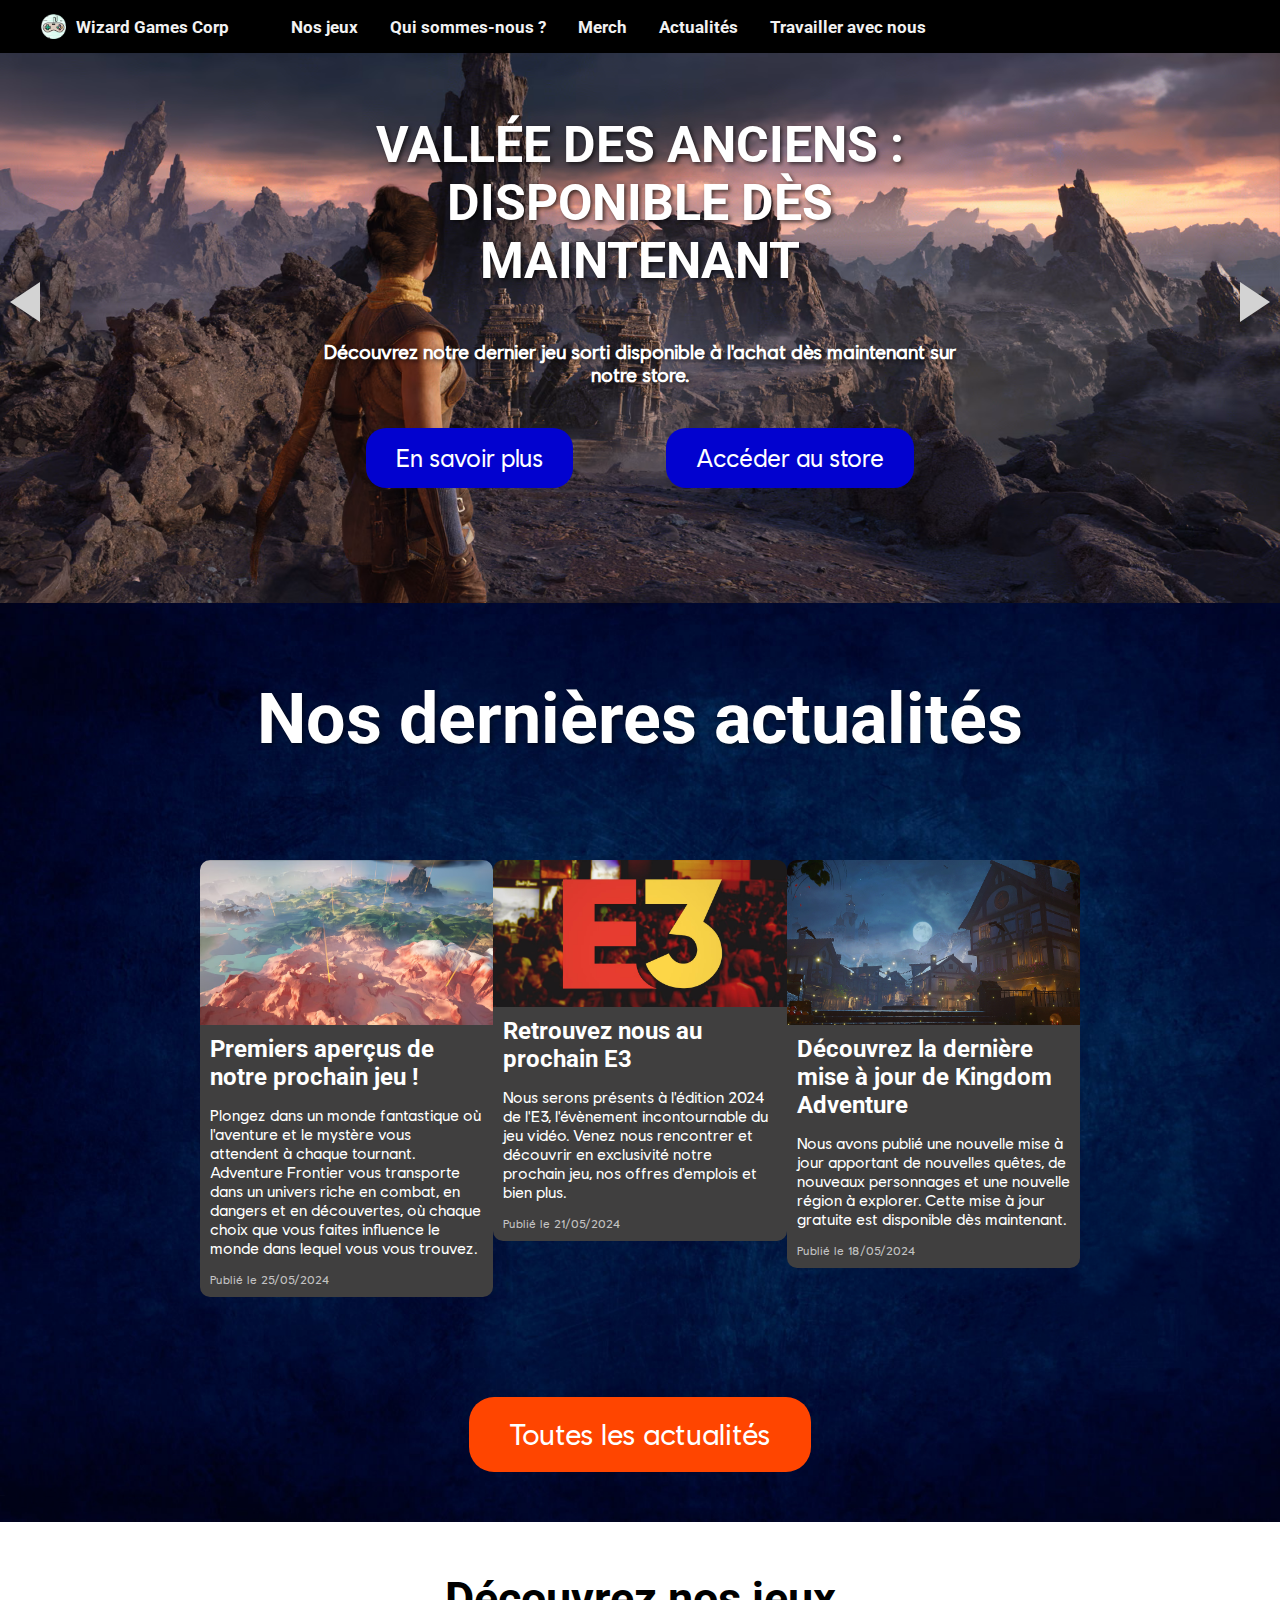
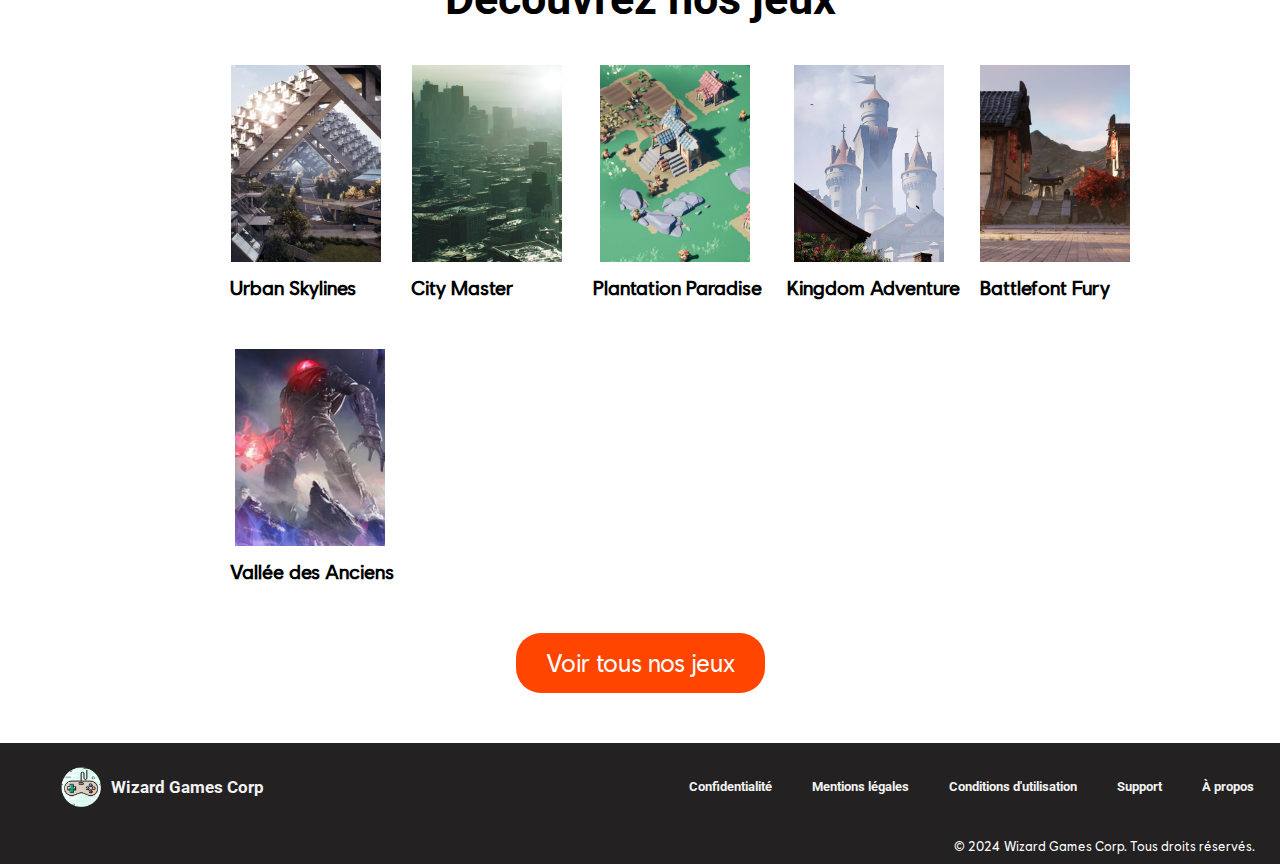
==== accueil.html @ ae37dde0 "Adding files" ====
<!DOCTYPE html>
<html lang="fr">


<!-- 

Page d'accueil du site web de Wizard Games Corp

Auteurs :

- Jérémy CHEN
- Clément LAATAR
- Hana MOSTEFAOUI

-->

<head>
    <meta charset="UTF-8">
    <link href="https://fonts.googleapis.com/css2?family=Roboto:wght@700&display=swap" rel="stylesheet">
    <link rel="stylesheet" type="text/css" href="./css/styles.css">
    <link rel="icon" type="image/png" href="logo.png"> 
    <title>Wizard Games Corp</title>
</head>


<body>

    <div class="navbar">
        <a href="accueil.html"><img src="logo.png" alt="Logo" class="logo"><span class="nom-entreprise">Wizard Games Corp</span></a>
        <div class="navbar-elements">
            <div class="dropdown">
                <a href="./jeux/jeux.html">Nos jeux</a>
                <ul>
                    <li><a href="./jeux/jeux.html#urban-skylines">Urban Skylines</a></li>
                    <li><a href="./jeux/jeux.html#city-master">City Master</a></li>
                    <li><a href="./jeux/jeux.html#plantation-paradise">Plantation Paradise</a></li>
                    <li><a href="./jeux/jeux.html#kingdom-adventure">Kingdom Adventure</a></li>
                    <li><a href="./jeux/jeux.html#battlefront-fury">Battlefront Fury</a></li>
                    <li><a href="./jeux/jeux.html#vallee-des-anciens">Vallée des anciens</a></li>
                </ul>
            </div>
            <a href="./equipe/equipe.html">Qui sommes-nous ?</a>
            <a href="./merch/merch.html">Merch</a>
            <a href="./actualites/actualites.html">Actualités</a>
            <a href="./emploi/emploi.html">Travailler avec nous</a>
        </div>
    </div>



    <div class="accueil">
        <div class="image-accueil-container">
            <img src="./img/vallee_des_anciens_1.png" alt="Image d'accueil" class="image-accueil">
            <div class="centered-content">
                <h1>Vallée des Anciens : Disponible dès maintenant</h1>
                <h2>Découvrez notre dernier jeu sorti disponible à l'achat dès maintenant sur notre store.</h2>
                <div class="jeu-accueil">
                    <a href="./jeux/jeux.html#vallee-des-anciens">En savoir plus</a>
                    <a href="./jeux/jeux.html">Accéder au store</a>
                </div>
            </div>
            <button class="prev"></button>
            <button class="next"></button>
        </div>
    </div>



    <div class="conteneur-actualites">
        <div class="actualites-titre">
            <h1>Nos dernières actualités</h1>
        </div>
        <div class="actualites">
            <a href="./actualites/actualites.html" class="actualite">
                <img src="./img/apercu_prochain_jeu.png" alt="Image actualité 1" class="actualite-image">
                <div class="actualite-texte">
                    <h2>Premiers aperçus de notre prochain jeu !</h2>
                    <p>
                        Plongez dans un monde fantastique où l'aventure et le mystère vous attendent à chaque tournant. 
                        Adventure Frontier vous transporte dans un univers riche en combat, en dangers et en découvertes, où chaque choix que vous faites influence le monde dans lequel vous vous trouvez.
                    </p>
                    <p class="date-publication">Publié le 25/05/2024</p> 
                </div>
            </a>
            <a href="./actualites/actualites.html#e3_actu" class="actualite">
                <img src="./img/E3_event.png" alt="Image actualité 2" class="actualite-image">
                <div class="actualite-texte">
                    <h2>Retrouvez nous au prochain E3</h2>
                    <p>
                        Nous serons présents à l'édition 2024 de l'E3, l'évènement incontournable du jeu vidéo.
                        Venez nous rencontrer et découvrir en exclusivité notre prochain jeu, nos offres d'emplois et bien plus.
                    </p>
                    <p class="date-publication">Publié le 21/05/2024</p> 
                </div>
            </a>
            <a href="./actualites/actualites.html#actu_kingdom" class="actualite">
                <img src="./img/rpg_game_update.png" alt="Image actualité 3" class="actualite-image">
                <div class="actualite-texte">
                    <h2>Découvrez la dernière mise à jour de Kingdom Adventure</h2>
                    <p>
                        Nous avons publié une nouvelle mise à jour apportant de nouvelles quêtes,
                        de nouveaux personnages et une nouvelle région à explorer.
                        Cette mise à jour gratuite est disponible dès maintenant.
                    </p>
                    <p class="date-publication">Publié le 18/05/2024</p>
                </div>
            </a>
        </div>
        <div class="toutes-actualites">
            <a href="./actualites/actualites.html">Toutes les actualités</a>
        </div>
    </div>



    <div class="conteneur-jeux">
        <div class="jeux-titre">
            <h2>Découvrez nos jeux</h2>
        </div>
        <div class="jeux-images">
            <a href="./jeux/jeux.html#urban-skylines">
                <img src="./img/apercu_city_builder.png" alt="Jeu 1">
                <p class="nom-jeu-1">Urban Skylines</p>
            </a>
            <a href="./jeux/jeux.html#city-master">
                <img src="./img/apercu_city_simulator.png" alt="Jeu 2">
                <p class="nom-jeu-2">City Master</p>
            </a>
            <a href="./jeux/jeux.html#plantation-paradise">
                <img src="./img/apercu_farmer_story.png" alt="Jeu 3">
                <p class="nom-jeu-3">Plantation Paradise</p>
            </a>
            <a href="./jeux/jeux.html#kingdom-adventure">
                <img src="./img/apercu_rpg_game.png" alt="Jeu 4">
                <p class="nom-jeu-4">Kingdom Adventure</p>
            </a>
            <a href="./jeux/jeux.html#battlefront-fury">
                <img src="./img/apercu_slay.png" alt="Jeu 5">
                <p class="nom-jeu-5">Battlefont Fury</p>
            </a>
            <a href="./jeux/jeux.html#vallee-des-anciens">
                <img src="./img/apercu_valle_des_anciens.png" alt="Jeu 6">
                <p class="nom-jeu-6">Vallée des Anciens</p>
            </a>
        </div>
        <div class="bouton-jeux">
            <a href="./jeux/jeux.html">Voir tous nos jeux</a>
        </div>
    </div>

        <script src="./script/script.js"></script>


    <footer>
        <div class="footer-content">
            <a href="accueil.html" class="footer-elements">
                <img src="logo.png" alt="Logo" class="footer-logo">
                <span class="nom-entreprise">Wizard Games Corp</span>
            </a>
            <div class="footer-links footer-elements">
                <a href="./confidentialite/confidentialite.html">Confidentialité</a>
                <a href="./mentions-legales/mentions-legales.html">Mentions légales</a>
                <a href="./conditions-utilisation/conditions-utilisation.html">Conditions d'utilisation</a>
                <a href="./support/support.html">Support</a>
                <a href="./apropos/apropos.html">À propos</a>
            </div>
        </div>
        <br>
        <p class="footer-text">© 2024 Wizard Games Corp. Tous droits réservés.</p>
    </footer>

</body>
</html>
---- css/styles.css ----
/* Barre de navigation */


.navbar {
    overflow: visible;
    background-color: #000000;
    margin: 0;
    position: fixed;
    width: 100%;
    z-index: 2;
    top: 0;
    left: 0;
}

.navbar a {
    float: left;
    display: flex;
    color: #f2f2f2;
    text-align: center;
    padding: 14px 16px;
    text-decoration: none;
    align-items: center;
}

.logo {
    margin-left: 25px;
    width: 25px;
    height: 25px;
}
    
    

.nom-entreprise {
    font-family: 'Roboto', sans-serif;
    font-weight: bold;
    font-size: 17px;
    margin-left: 10px;
    margin-right: 30px;
}

body {
    margin: 0;
    padding: 0;
    overflow-x: hidden;
}

.navbar-elements {
    font-family: 'Roboto', sans-serif;
    font-size: 17px;
    margin-left: 10px;
    font-weight: bold;
    display: flex;
    margin-top: 3px;
    margin-left: 50px;
}


.dropdown {
    position: relative;
    display: inline-block;
}

.dropdown ul {
    visibility: hidden;
    opacity: 0;
    position: absolute;
    top: 100%;
    background-color: #f2f2f2;
    min-width: 220px;
    box-shadow: 0px 8px 16px 0px rgba(0,0,0,0.2);
    padding: 12px 16px;
    z-index: 1;
    transform: translateY(-10px);
}

.dropdown:hover ul {
    visibility: visible;
    opacity: 1;
    transform: translateY(0);
    transition: transform 0.3s ease, opacity 0.3s ease, visibility 0.3s ease;
}

.dropdown ul li {
    list-style: none;
}

.dropdown ul li a {
    font-family: "Ubisoft Sans";
    font-size: 18px;
    text-decoration: none;
    color: black;
    display: block;
    padding: 10px;
}

.dropdown:hover a, .dropdown ul:hover ~ a {
    background-color: #f2f2f2;
    color: black;
}







/* Accueil */







.image-accueil {
    position: relative;
    width: 100%;
    height: auto;
    display: block;
}

.image-accueil-container {
    position: relative;
}


.centered-content {
    position: absolute;
    top: 50%;
    left: 50%;
    transform: translate(-50%, -50%);
    text-align: center;
}

.centered-content h1 {
    margin-bottom: 50px;
    font-family:"Roboto", sans-serif;
    font-size: 50px;
    color: #ffffff;
    text-transform: uppercase;
    font-weight: bold;
    text-shadow: 2px 2px 4px rgba(0, 0, 0, 0.658);
}

.centered-content h2 {
    margin-bottom: 10px;
    font-family: "Ubisoft Sans";
    font-size: 20px;
    color: #ffffff;
    text-shadow: 2px 2px 4px rgba(0, 0, 0, 0.658);
}


.prev, .next {
    appearance: none;
    position: absolute;
    top: 50%;
    transform: translateY(-50%);
    width: 0;
    height: 0;
    border-style: solid;
    border-color: transparent;
    background-color: transparent;
    cursor: pointer;
}

.prev {
    left: 10px;
    border-width: 20px 30px 20px 0;
    border-right-color: lightgray;
}

.next {
    right: 10px;
    border-width: 20px 0 20px 30px;
    border-left-color: lightgray;
}


.jeu-accueil {
    display: flex;
    justify-content: space-around; 
    flex-wrap: wrap;
}

.jeu-accueil a {
    margin-top: 5%;
    display: inline-block;
    padding: 15px 30px;
    background-color: #0202cf;
    color: #ffffff;
    font-family: 'Ubisoft Sans';
    text-decoration: none;
    font-size: 25px;
    border-radius: 20px;
}

.jeu-accueil a:hover {
    background-color: #0000e3;
}







/* Footer */






footer {
    background-color: #232121;
    color: #ffffff;
    padding: 10px 0;
    margin-top: 0;    
}

.footer-links {
    display: flex;
    gap: 20px;
}


* {
    margin: 0;
    padding: 0;
    box-sizing: border-box;
}

.footer-content {
    overflow: hidden;
    margin: 0;
    width: 100%;
    display: flex;
    justify-content: space-between;
    align-items: center;
    padding: 14px 16px;
}

.footer-content a {
    color: #f2f2f2;
    text-align: center;
    text-decoration: none;
    align-items: center;
    display: flex;
    padding: 0 10px;
}

.footer-logo {
    margin-left: 25px;
    width: 40px;
    height: 40px;
}

.footer-elements {
    font-family: 'Roboto', sans-serif;
    font-size: 13px;
    margin-left: 10px;
    font-weight: bold;
    display: flex;
    text-align: center;
}


@font-face {
    font-family: 'Ubisoft Sans';
    src: url('../font/Ubisoft_Sans_Regular.ttf') format('truetype');
    font-weight: normal;
    font-style: normal;
}

.footer-text {
    font-size: 13px;
    margin-left: 10px;
    text-align: right;
    margin-right: 25px;
    font-family: 'Ubisoft Sans';
}








/* Actualités */








.actualites {
    display: flex;
    justify-content: space-between;
    padding: 0 200px;
    margin: 0;
}

.actualite {
    width: 300px;
    text-decoration: none;
    color: rgb(255, 255, 255);
    border-radius: 10px;
    box-sizing: border-box;
    font-size: 0;
    margin-top: 100px;
    margin-bottom: 100px;
    transition: transform 0.3s ease;
    z-index: 1;
}

.actualite:hover {
    transform: scale(1.10);
}

.actualite-image {
    width: 100%;
    height: auto;
    border-radius: 10px 10px 0 0;
    margin: 0; 
    padding: 0;
}

.actualite-texte {
    background-color: rgb(64, 63, 63);
    padding: 10px;
    border-radius: 0 0 10px 10px;
    font-size: 16px;
    font-family: 'Ubisoft Sans';
}


.actualite-texte h2 {
    margin-bottom: 15px;
    font-family: "Roboto", sans-serif;
    font-weight: bold;
}


.actualites-titre {
    text-align: center;
    font-size: 35px;
    margin: 0;
    font-family: 'Roboto', sans-serif;
    font-weight: bold;
    color: rgb(255, 255, 255);
    padding-top: 75px;
    text-shadow: 2px 2px 4px rgba(0, 0, 0, 0.5);
}


.conteneur-actualites {
    background-image: url('../img/fond_actu_accueil.png'); 
    background-size: cover; 
    background-repeat: no-repeat; 
}

.date-publication {
    font-size: 12px;
    color: rgba(255, 255, 255, 0.7);
    margin-top: 15px;
}


.toutes-actualites {
    text-align: center;
    padding-bottom: 50px;
}

.toutes-actualites a {
    display: inline-block;
    padding: 20px 40px;
    background-color: #ff4500;
    color: #ffffff;
    font-family: 'Ubisoft Sans';
    text-decoration: none;
    font-size: 30px;
    border-radius: 25px;
    transition: background-color 0.3s ease;
}

.toutes-actualites a:hover {
    background-color: #ff6347;
}







/* Jeux */







.conteneur-jeux {
    text-align: center;
}

.jeux-titre h2 {
    margin-top: 50px;
    margin-bottom: 40px; 
    font-family: 'Roboto', sans-serif;
    font-weight: bold;
    font-size: 45px;
}

.jeux-images {
    display: flex;
    justify-content: flex-start;
    flex-wrap: wrap;
    margin-left: 230px;
}

.jeux-images img {
    width: 150px;
    margin-right: 30px;
}

.conteneur-jeux a {
    text-decoration: none;
    color: #000000;
}

.conteneur-jeux p{
    font-size: 20px;
    font-family: 'Ubisoft Sans';
    margin-bottom: 50px;
    margin-top: 10px;
    font-weight: bold;
}

.nom-jeu-1 {
    padding-right: 55px;
}

.nom-jeu-2 {
    padding-right: 80px;
}

.nom-jeu-3 {
    padding-right: 25px;
}

.nom-jeu-4 {
    padding-right: 20px;
}

.nom-jeu-5 {
    padding-right: 50px;
}

.nom-jeu-6 {
    padding-right: 25px;
}


.bouton-jeux a {
    display: inline-block;
    padding: 15px 30px;
    background-color: #ff4500;
    color: #fff;
    text-decoration: none;
    border-radius: 25px;
    font-size: 25px;
    font-family: 'Ubisoft Sans';
    transition: background-color 0.3s ease;
    margin-bottom: 50px;
}

.bouton-jeux a:hover {
    background-color: #ff6347;
}


del {
    color: #ff0000;
    margin-left: 20px;
}









/* Page jeux */











.jeu1, .jeu2, .jeu3, .jeu4, .jeu5, .jeu6 {
    width: 100%;
    height: 800px;
    background-size: cover;
    background-position: center;
}


.jeu-info {
    position: absolute;
    top: 50%;
    left: 20px;
    transform: translateY(-50%);
    text-align: left;
    max-width: 80%;
    width: 100%;
}

.jeu-info-droite {
    position: absolute;
    top: 50%;
    right: 20px;
    transform: translateY(-50%);
    text-align: right;
    max-width: 80%;
    width: 100%;
}

.description-jeu-droite {
    font-size: 20px;
    color: #ffffff;
    margin-bottom: 20px;
    font-family: "Ubisoft Sans";
    text-shadow: 2px 2px 4px rgb(0, 0, 0);
    max-width: 700px;
    text-align: right;
    margin-left: auto;
    margin-right: 10px;
}

.titre-jeu {
    font-size: 60px;
    color: #ffffff;
    font-family: 'Roboto', sans-serif;
    font-weight: bold;
    margin-bottom: 20px;
    text-shadow: 2px 2px 4px rgba(0, 0, 0, 0.658);
}

.description-jeu {
    font-size: 20px;
    color: #ffffff;
    margin-bottom: 20px;
    font-family: "Ubisoft Sans";
    text-shadow: 2px 2px 4px rgb(0, 0, 0);
    max-width: 700px;
    text-align: justify;
    margin-left: 10px;
}

.prix-jeu {
    font-size: 25px;
    color: #ffffff;
    margin-bottom: 20px;
    font-family: "Roboto", sans-serif;
    font-weight: bold;
    margin-left: 10px;
    text-shadow: 2px 2px 4px rgba(0, 0, 0, 0.658);
}

.acheter-jeu {
    display: inline-block;
    padding: 10px 20px;
    background-color: #be1303;
    color: #ffffff;
    text-decoration: none;
    font-size: 20px;
    font-family: 'Ubisoft Sans';
    border-radius: 10px;
    transition: background-color 0.3s ease;
    margin-top: 10px;
}

.acheter-jeu:hover {
    background-color: #ff4500;
}


.jeu1 {
    position: relative;
    background-image: url('../img/vallee_des_anciens_2.png');
}

.jeu2 {
    position: relative;
    background-image: url('../img/city_builder.png');
}

.jeu3 {
    position: relative;
    background-image: url('../img/farmer_story.png');
}

.jeu4 {
    position: relative;
    background-image: url('../img/life_simulator.png');
}

.jeu5 {
    position: relative;
    background-image: url('../img/rpg_game.png');
}

.jeu6 {
    position: relative;
    background-image: url('../img/slay.png');
}







/* Page confidentialité */








.container-confidentialite {
    font-family: "Arial", sans-serif;
    max-width: 800px;
    margin: 100px auto;
    padding: 20px;
    background-color: #fff;
    border-radius: 10px;
    box-shadow: 0 0 10px rgba(0, 0, 0, 0.1);
}

.container-confidentialite h1 {
    color: #000000;
    text-align: center;
}

.container-confidentialite h2 {
    color: #009688;
    margin-top: 30px;
    border-bottom: 2px solid #009688;
    padding-bottom: 10px;
}

.container-confidentialite p {
    line-height: 1.6;
    margin-top: 10px;
}

.container-confidentialite ul {
    margin-left: 20px;
}

.container-confidentialite a {
    color: #ff0000;
    text-decoration: none;
    transition: color 0.3s;
}

.container-confidentialite a:hover {
    color: #b30000;
    text-decoration: none;
}


.container-confidentialite section {
    margin-top: 30px;
    padding: 20px;
    background-color: #f0f0f0;
    border-radius: 10px;
    box-shadow: 0 0 10px rgba(0, 0, 0, 0.1);
}

.contact-email-confidentialite {
    color: red;
    text-decoration: none;
}








/* Page conditions d'utilisation */










.body-conditions {
    font-family: Arial, sans-serif;
    background-color: #f8f8f8;
    color: #333;
}

.container-conditions-utlisation {
    max-width: 800px;
    margin: 100px auto;
    padding: 20px;
    background-color: #fff;
    border-radius: 10px;
    box-shadow: 0 0 10px rgba(0, 0, 0, 0.1);
}

.container-conditions-utlisation h1 {
    color: #000000;
    text-align: center;
}

.container-conditions-utlisation h2 {
    color: #009688;
    margin-top: 30px;
}

.container-conditions-utlisation p {
    line-height: 1.6;
}

.container-conditions-utlisation ul {
    margin-left: 20px;
}

.container-conditions-utlisation a {
    color: #007bff;
    text-decoration: none;
    transition: color 0.3s;
}

.container-conditions-utlisation a:hover {
    color: #0056b3;
    text-decoration: underline;
}

.container-conditions-utlisation blockquote {
    margin: 20px;
    padding: 10px 20px;
    background-color: #f0f0f0;
    border-left: 5px solid #007bff;
}

.container-conditions-utlisation .contact-info {
    margin-top: 30px;
}

.container-conditions-utlisation .contact-info p {
    margin-bottom: 10px;
}

.container-conditions-utlisation .contact-info a {
    font-weight: bold;
}

.container-conditions-utlisation .contact-email:hover {
    color: red;
    text-decoration: none;
}

.container-conditions-utlisation .contact-email {
    color: red;
}








/* Page mentions légales */










.body-mentions-legales {
    font-family: Arial, sans-serif;
    margin: 0;
    margin-top: 40px;
    background-color: #f0f0f0;
}

.container-mentions-legales {
    max-width: 800px;
    margin: 0 auto;
    padding: 20px;
}

.container-mentions-legales h1 {
    text-align: center;
    margin-top: 40px;
    margin-bottom: 40px;
}

.carre-mentions-legales {
    border: 2px solid #007bff;
    padding: 20px;
    border-radius: 10px;
}

.container-mentions-legales .info-item {
    margin-bottom: 15px;
}

.container-mentions-legales .label {
    font-weight: bold;
}

.container-mentions-legales .value {
    margin-left: 10px;
}

.container-mentions-legales .address {
    display: block;
    margin-top: 5px;
    font-style: italic;
}

.container-mentions-legales .info-item:last-child p {
    font-style: italic;
    color: #666;
}






/* Page emploi */







.image-container-emploi img {
    width: 100%;
    height: 40vh;
    object-fit: cover; 
}

#titre-emploi{
    text-align: center;
    font-size: 50px;
    margin-top: 20px;
    margin-bottom: 30px;
    font-family: 'Roboto', sans-serif;
    font-weight: bold;
}


.chiffres-cles {
    margin-top: 60px;
    display: flex;
    justify-content: space-between;
    padding: 0 350px;
    font-family: 'Ubisoft Sans';
}

.chiffres-cles div {
    text-align: center;
}


.count {
    animation: fadeInEmploi 0.8s ease-in-out;
    display: inline-block;
    font-size: 50px;
}

@keyframes fadeInEmploi {
    0% {opacity: 0;}
    100% {opacity: 1;}
}


.symbol {
    font-size: 24px;
}



.offres-emploi {
    display: flex;
    flex-wrap: wrap;
    justify-content: space-between;
    padding: 40px;
    font-family: 'Ubisoft Sans';
}

.offre-emploi {
    display: flex;
    flex-direction: column;
    width: calc(33.33% - 10px);
    margin-bottom: 30px;
    padding: 20px;
    box-sizing: border-box;
    border: 1px solid #ccc;
    border-radius: 5px;
}

.offre-emploi h2 {
    margin-top: 0;
}

.offre-emploi p {
    margin: 10px 0;
}

.postuler-bouton {
    margin-top: auto;
    display: block;
    width: 100%;
    padding: 10px;
    margin-top: 10px;
    margin-bottom: 5px;
    text-align: center;
    color: #fff;
    background-color: #f00;
    border: none;
    border-radius: 5px;
    cursor: pointer;
}

.postuler-bouton:hover {
    background-color: #f83939;
}







/* Page à propos */









.apropos-body {
    background-image: url('../img/fond_apropos.png');
    background-size: cover;
    background-repeat: no-repeat;
}


#team-title {
    text-align: center;
    font-size: 50px;
    margin-top: 120px;
    margin-bottom: 30px;
    color: #ffffff;
    font-family: 'Roboto', sans-serif;
    font-weight: bold;
}

#team-description {
    text-align: center;
    font-size: 20px;
    margin-bottom: 100px;
    color: #ffffff;
    font-family: 'Ubisoft Sans';
}

.team-members {
    display: flex;
    justify-content: space-around;
    margin: 20px auto;
}

.team-member {
    text-align: center;
    opacity: 0;
    transform: translateY(-20px);
    animation: fadeIn ease 2s;
    animation-fill-mode: forwards;
    animation-delay: calc(var(--i) * 0.3s);
}

@keyframes fadeIn {
    0% {opacity:0; transform: translateY(-20px);}
    100% {opacity:1; transform: translateY(0);}
}

.member-photo {
    border-radius: 50%;
    width: 150px;
    height: 150px;
}

.member-name {
    font-size: 1.2em;
    font-family: 'Ubisoft Sans';
    color: #ffffff;
}

.member-role {
    font-size: 1.1em;
    font-family: 'Ubisoft Sans';
    color: #ffffff;
}

.others .team-member {
    flex: 1 0 18%;
    margin: 10px;
    margin-top: 80px;
}








/* Page merch */









.merch{
    margin-top: 100px;
}

.merch-title {
    text-align: center;
    font-size: 50px;
    margin-bottom: 50px;
    font-family: 'Roboto', sans-serif;
    font-weight: bold;
    text-shadow: 2px 2px 4px rgba(0, 0, 0, 0.363);
}

.merch-items {
    display: flex;
    justify-content: space-between;
    flex-wrap: wrap;
    padding: 40px;
}

.merch-item {
    width: 23%;
    text-align: center;
    background-color: #f8f8f8;
    border-radius: 10px;
    box-shadow: 0 2px 5px rgba(0, 0, 0, 0.15);
    margin-bottom: 20px;
    padding: 20px;
    margin: 1%;
    position: relative;
}

.merch-image {
    width: 100%;
    height: auto;
}

.merch-name {
    margin: 10px 0;
    text-align: left;
    font-family: 'Roboto', sans-serif;
    font-weight: bold;
}

.merch-price {
    font-weight: bold; 
    text-align: left;
    font-family: 'Ubisoft Sans';
}

.body-merch {
    background-image: url('../img/background_merch.jpg');
    background-repeat: no-repeat;
    background-size: cover;
}



/* Animation bouton et panier */

.merch-item:hover .merch-image {
    filter: grayscale(20%) blur(2px);
}

.buy-button {
    position: absolute;
    top: 40%;
    left: 50%; 
    transform: translate(-50%, -50%);
    cursor: pointer;
}

@keyframes slideIn {
    from {
        transform: translate(-50%, 50%);
        opacity: 0;
    }
    to {
        transform: translate(-50%, -50%);
        opacity: 1;
    }
}

.acheter-jeu {
    display: none; 
    animation: slideIn 0.2s ease-out forwards; 
}

.hovered .acheter-jeu {
    display: inline-block;
}


.panier {
    position: relative;
    float: right;
    left: 35%; 
    top: 6px;
}

.panier-icon {
    width: 35px;
    height: auto;
}

.panier-count {
    position: absolute;
    background-color: #ff4500;
    color: #ffffff;
    padding: 5px 10px;
    border-radius: 50%;
    font-size: 14px;
    right: 20px;
    top: 16px;
}

.panier-dropdown {
    position: absolute;
    width: 525px;
    background-color: #ffffff;
    border: 1px solid #000000;
    padding: 10px;
    box-sizing: border-box;
    visibility: hidden;
    opacity: 0;
    right: 0;
    left: -461px;
    top: 43px;
    transform: translateY(-10px);
}

.panier:hover .panier-dropdown {
    visibility: visible;
    opacity: 1;
    transform: translateY(0);
    transition: transform 0.3s ease, opacity 0.3s ease, visibility 0.3s ease;
}

.price-container {
    float: right;
}








/* Page support*/








.support-container {
    max-width: 800px;
    margin: 100px auto 20px auto;
    padding: 20px;
    background-color: #fff;
    border-radius: 10px;
    box-shadow: 0 4px 8px rgba(0, 0, 0, 0.1);
}

.support-container h1 {
    text-align: center;
    color: #333;
    font-size: 24px;
    margin-bottom: 20px;
    font-family: 'Roboto', sans-serif;
}

.support-container p {
    text-align: center;
    color: #555;
    font-size: 16px;
    margin-bottom: 20px;
    font-family: 'Ubisoft Sans';
}

.support-form {
    display: flex;
    flex-direction: column;
}

.form-group {
    margin-bottom: 15px;
}

.form-group label {
    display: block;
    font-weight: bold;
    margin-bottom: 5px;
    font-family: 'Ubisoft Sans';
}

.form-group input, 
.form-group select, 
.form-group textarea {
    width: 100%;
    padding: 10px;
    border: 1px solid #ddd;
    border-radius: 5px;
    font-family: 'Ubisoft Sans';
}

.submit-btn {
    padding: 10px 15px;
    background-color: #000;
    color: #fff;
    border: none;
    border-radius: 5px;
    cursor: pointer;
    font-size: 16px;
    font-family: 'Ubisoft Sans';
}

.submit-btn:hover {
    background-color: #555;
}

.body-support {
    background-color: #f8f8f8;
}









/* Page actualités */









.body-actualite {
    background-image: url('../img/fond_news_background.png');
    background-size: cover;
    background-repeat: no-repeat;
    background-attachment: fixed;
}


.news-titre{
    text-align: center;
    font-size: 50px;
    margin-top: 100px;
    margin-bottom: 50px;
    font-family: 'Roboto', sans-serif;
    font-weight: bold;
    color: #ffffff;
}

.news {
    display: flex;
    align-items: center;
    padding: 0 150px;
    margin: 0;
}

.news-item {
    display: flex;
    width: 100%;
    margin-bottom: 50px;
    background-color: #484545;
    border-radius: 10px;
    opacity: 0;
    transform: translateY(20px);
    transition: all 0.5s ease;
}

.news-item.visible {
    opacity: 1;
    transform: translateY(0);
}

.news-image {
    width: 400px;
    height: auto;
    object-fit: cover;
    margin-right: 20px;
    border-radius: 10px;
}

.news-content {
    display: flex;
    flex-direction: column;
}

.news-title {
    margin: 0;
    margin-top: 15px;
    margin-bottom: 30px;
    font-size: 20px;
    font-weight: bold;
    font-family: 'Roboto', sans-serif;
    color: #ffffff;
}

.news-description {
    margin: 0;
    font-family: 'Roboto', sans-serif;
    font-weight: bold;
    color: #ffffff;
    text-align: justify;
    margin-right: 15px;
}

.date-sortie{
    color: #ffffff;
    font-family: 'Ubisoft Sans';
    font-size: 12px;
}





.news-vertical {
    display: flex;
    flex-wrap: wrap;
    justify-content: space-around; 
}

.news-item-vertical {
    display: flex;
    flex-direction: column;
    align-items: center;
    background-color: #484545;
    border-radius: 10px;
    width: 30%; 
    margin-bottom: 50px;
    opacity: 0;
    transform: translateX(100px);
    transition: all 0.5s ease;
}

.news-item-vertical.visible {
    opacity: 1;
    transform: translateX(0);
}

.news-image-vertical {
    width: 100%;
    height: auto;
    object-fit: cover;
    margin-bottom: 20px;
    border-radius: 10px;
}

.news-content-vertical {
    display: flex;
    flex-direction: column;
}

.news-title-vertical {
    margin: 0;
    margin-bottom: 10px;
    font-size: 20px;
    font-weight: bold;
    font-family: 'Roboto', sans-serif;
    color: #ffffff;
    margin: 10px;
    text-align: justify;
}

.news-description-vertical {
    margin: 0;
    font-family: 'Roboto', sans-serif;
    font-weight: bold;
    color: #ffffff;
    margin: 10px;
    text-align: justify;
}

.date-sortie-vertical{
    color: #ffffff;
    font-family: 'Ubisoft Sans';
    font-size: 12px;
    margin: 10px;
    margin-left: 10px;
}

.news a, .news-vertical a {
    color: #ffffff;
    text-decoration: underline;
}
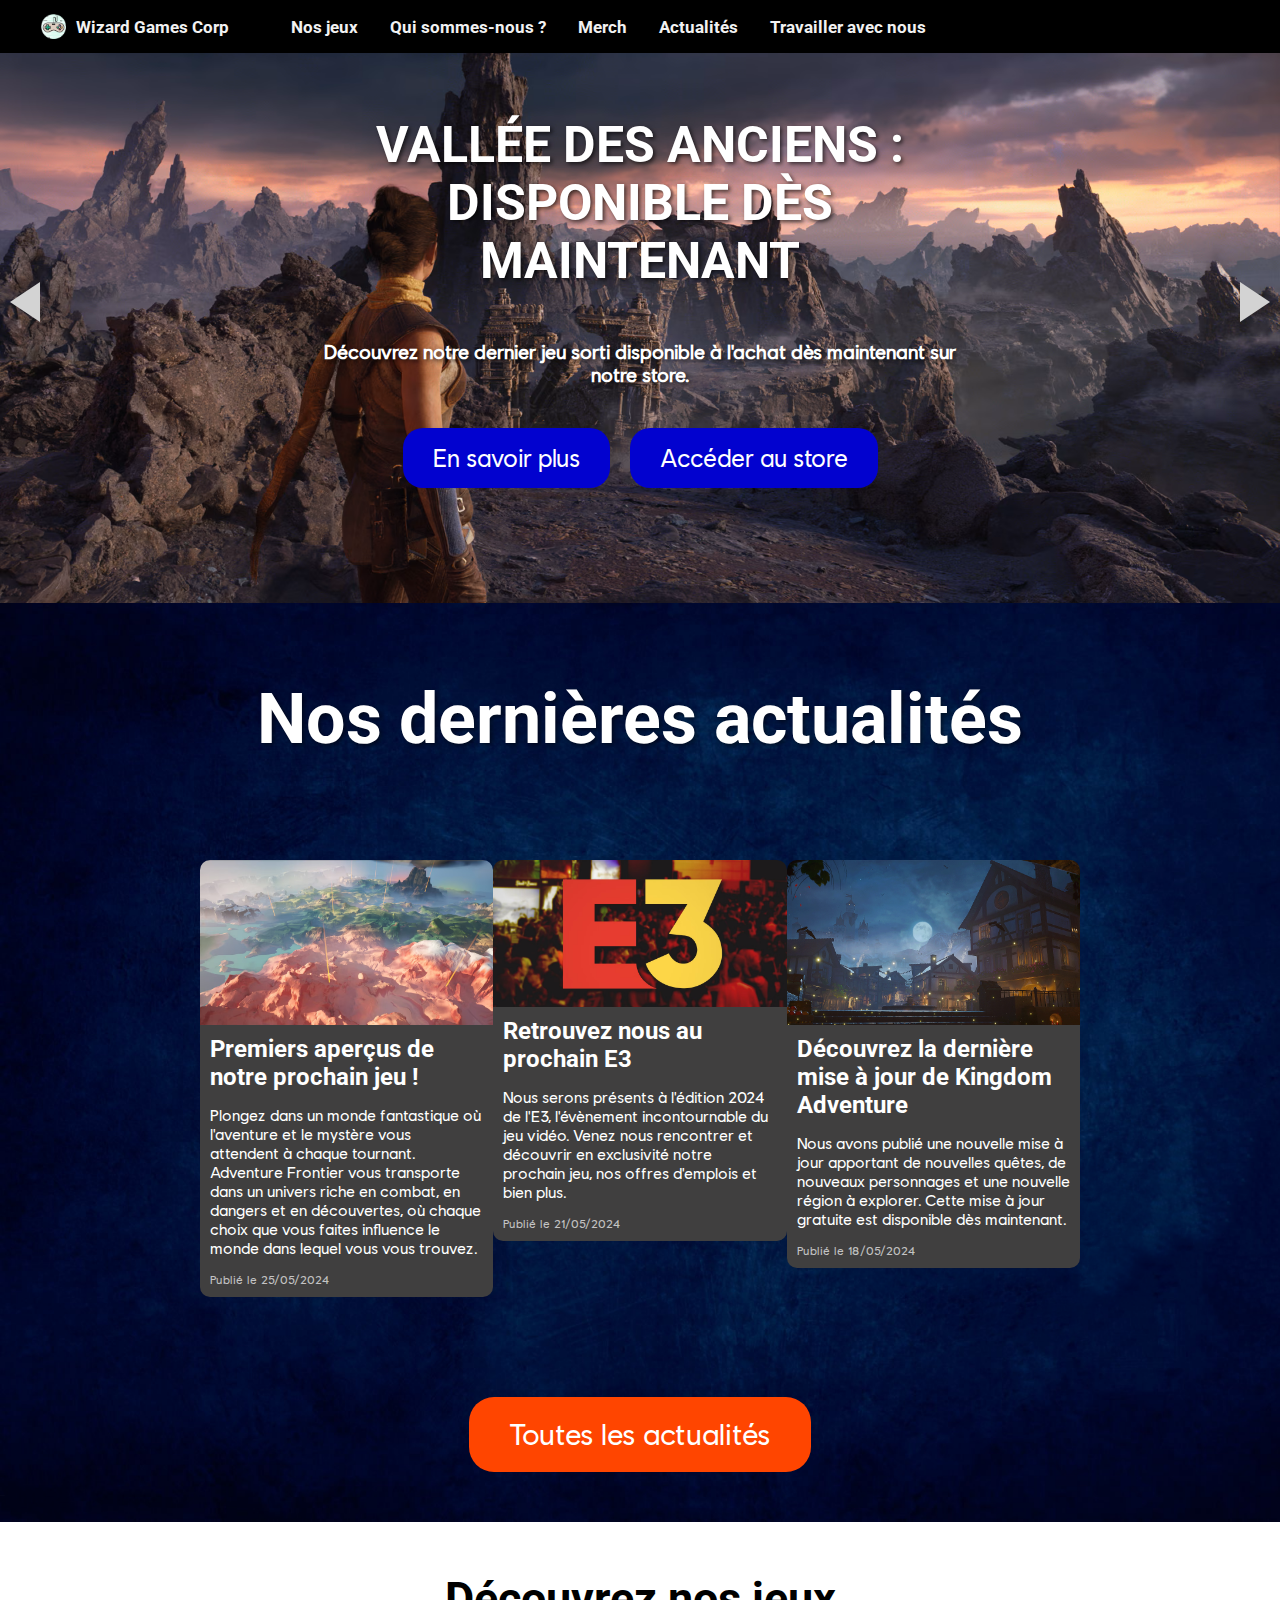
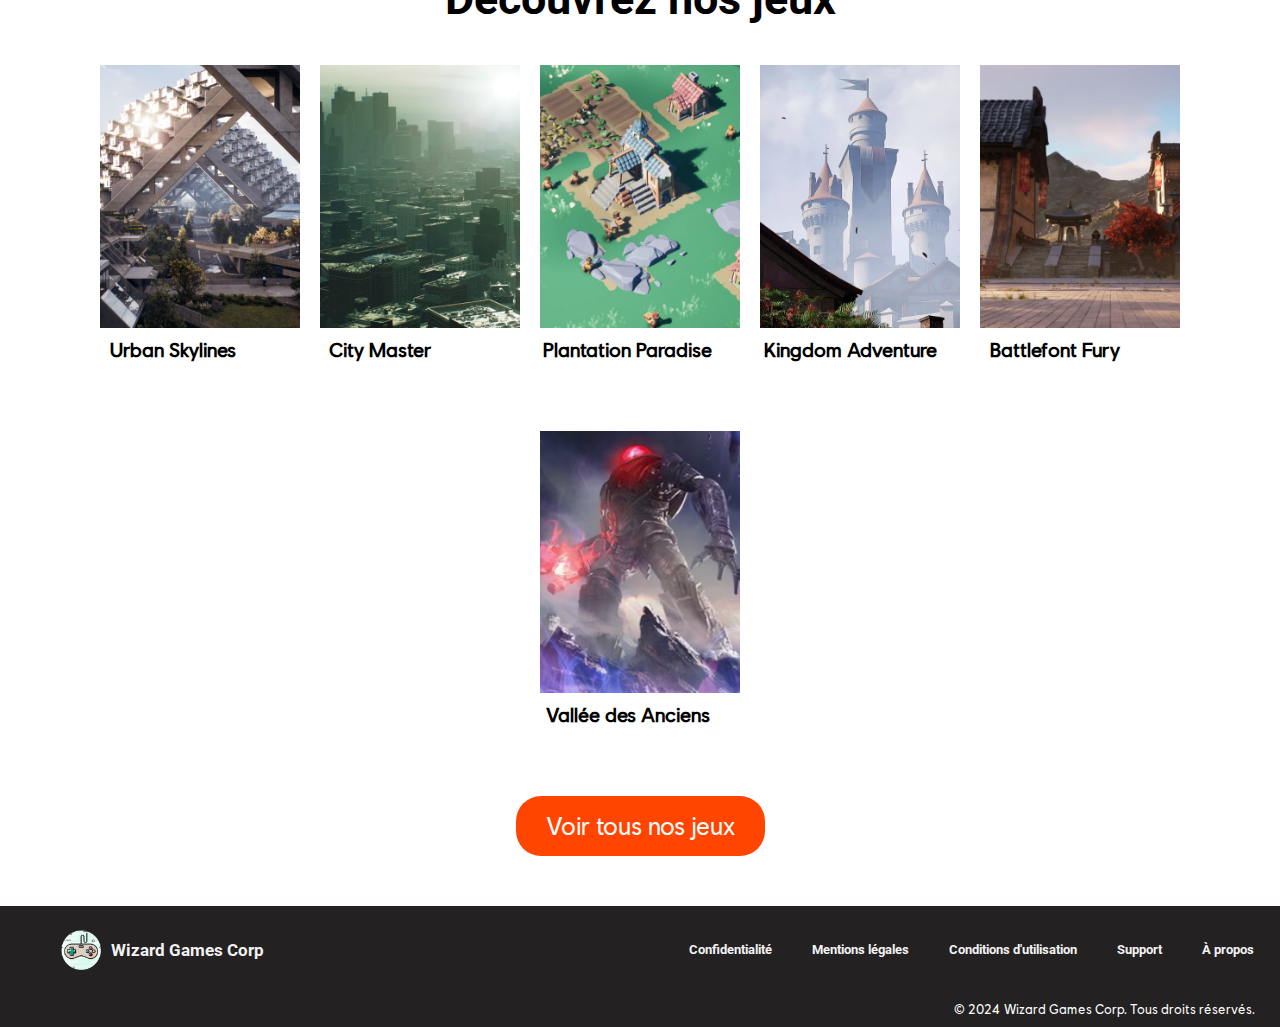
==== commit b7dadf8a: "Add files via upload" ====
--- a/accueil.html
+++ b/accueil.html
@@ -82,6 +82,7 @@
                     <p class="date-publication">Publié le 25/05/2024</p> 
                 </div>
             </a>
+
             <a href="./actualites/actualites.html#e3_actu" class="actualite">
                 <img src="./img/E3_event.png" alt="Image actualité 2" class="actualite-image">
                 <div class="actualite-texte">
@@ -93,6 +94,7 @@
                     <p class="date-publication">Publié le 21/05/2024</p> 
                 </div>
             </a>
+
             <a href="./actualites/actualites.html#actu_kingdom" class="actualite">
                 <img src="./img/rpg_game_update.png" alt="Image actualité 3" class="actualite-image">
                 <div class="actualite-texte">
@@ -105,6 +107,7 @@
                     <p class="date-publication">Publié le 18/05/2024</p>
                 </div>
             </a>
+
         </div>
         <div class="toutes-actualites">
             <a href="./actualites/actualites.html">Toutes les actualités</a>
@@ -117,31 +120,38 @@
         <div class="jeux-titre">
             <h2>Découvrez nos jeux</h2>
         </div>
-        <div class="jeux-images">
+
+        <div class="jeux-accueil">
             <a href="./jeux/jeux.html#urban-skylines">
                 <img src="./img/apercu_city_builder.png" alt="Jeu 1">
                 <p class="nom-jeu-1">Urban Skylines</p>
             </a>
+
             <a href="./jeux/jeux.html#city-master">
                 <img src="./img/apercu_city_simulator.png" alt="Jeu 2">
                 <p class="nom-jeu-2">City Master</p>
             </a>
+
             <a href="./jeux/jeux.html#plantation-paradise">
                 <img src="./img/apercu_farmer_story.png" alt="Jeu 3">
                 <p class="nom-jeu-3">Plantation Paradise</p>
             </a>
+
             <a href="./jeux/jeux.html#kingdom-adventure">
                 <img src="./img/apercu_rpg_game.png" alt="Jeu 4">
                 <p class="nom-jeu-4">Kingdom Adventure</p>
             </a>
+
             <a href="./jeux/jeux.html#battlefront-fury">
                 <img src="./img/apercu_slay.png" alt="Jeu 5">
                 <p class="nom-jeu-5">Battlefont Fury</p>
             </a>
+
             <a href="./jeux/jeux.html#vallee-des-anciens">
                 <img src="./img/apercu_valle_des_anciens.png" alt="Jeu 6">
                 <p class="nom-jeu-6">Vallée des Anciens</p>
             </a>
+            
         </div>
         <div class="bouton-jeux">
             <a href="./jeux/jeux.html">Voir tous nos jeux</a>
--- a/css/styles.css
+++ b/css/styles.css
@@ -177,10 +177,14 @@
 }
 
 
+/* Boutons bleus pages d'accueil */
+
 .jeu-accueil {
     display: flex;
-    justify-content: space-around; 
+    justify-content: center; 
+    align-items: center;
     flex-wrap: wrap;
+    gap: 20px;
 }
 
 .jeu-accueil a {
@@ -200,7 +204,58 @@
 }
 
 
-
+/* Section tous nos jeux */
+
+.conteneur-jeux {
+    display: flex;
+    justify-content: center;
+    flex-direction: column;
+    align-items: center;
+}
+
+.jeux-accueil {
+    display: flex;
+    justify-content: center; 
+    align-items: center; 
+    flex-wrap: wrap;
+    gap: 20px;
+}
+
+.jeux-accueil a {
+    display: flex;
+    flex-direction: column;
+    align-items: center;
+    text-decoration: none;
+}
+
+.jeux-accueil img {
+    max-width: 200px; /* Modifiez cette valeur en fonction de la taille souhaitée */
+}
+
+.jeux-accueil p {
+    font-size: 14px; /* Modifiez cette valeur en fonction de la taille souhaitée */
+    text-align: center;
+}
+
+.bouton-jeux {
+    display: flex;
+    justify-content: center;
+    margin-top: 20px;
+}
+
+.bouton-jeux a {
+    padding: 15px 30px;
+    background-color: #0202cf;
+    color: #ffffff;
+    font-family: 'Ubisoft Sans';
+    text-decoration: none;
+    font-size: 25px;
+    border-radius: 20px;
+}
+
+.bouton-jeux a:hover {
+    background-color: #0000e3;
+}
 
 
 
@@ -1291,8 +1346,9 @@
     background-color: #f8f8f8;
 }
 
-
-
+#description {
+    resize: none;
+}
 
 
 
